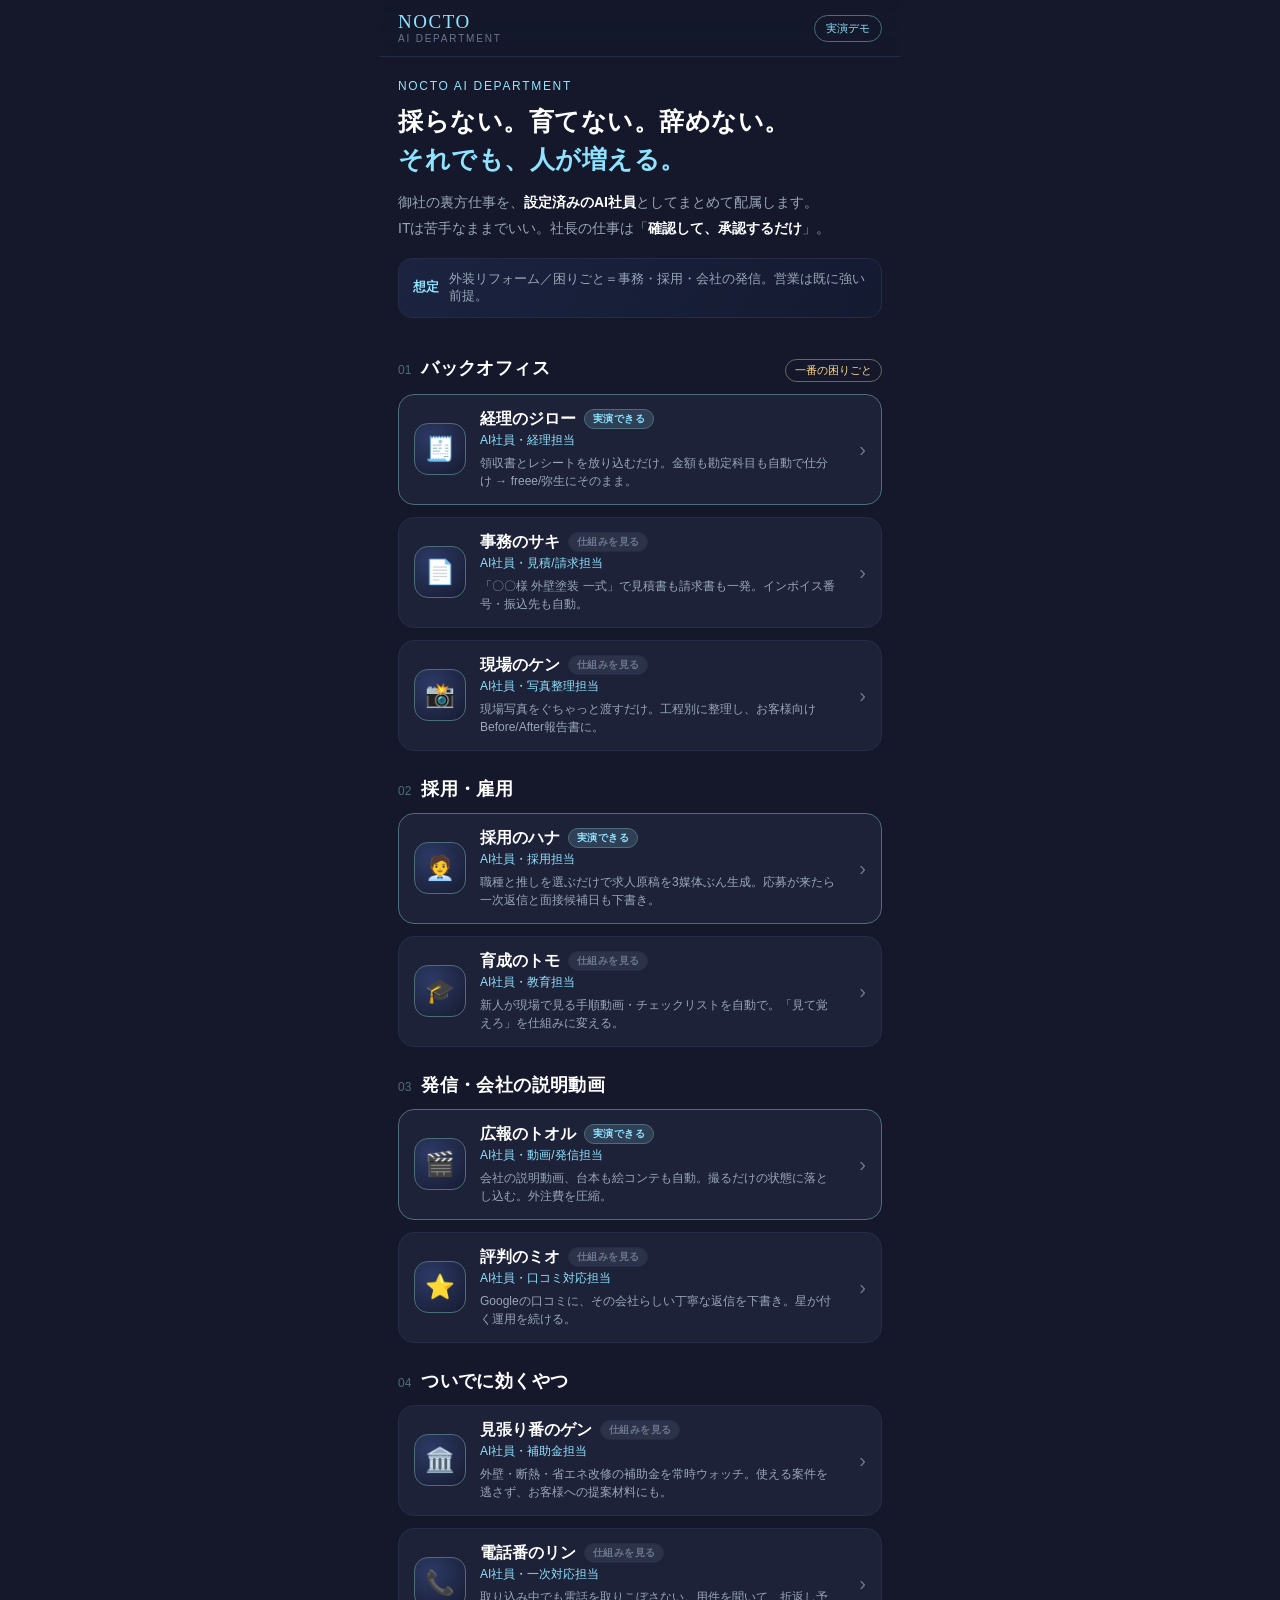
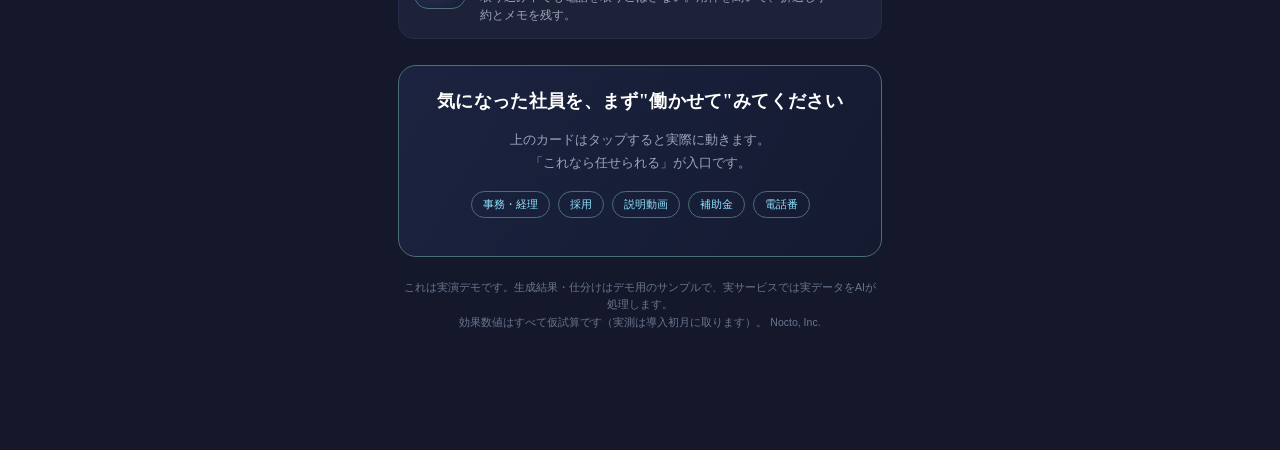
==== app/index.html @ deed7f4d "feat(app): 外装リフォーム会社向けスマホPWA(AI社員デパート)を追加 困りごと=バックオフィス/採用・雇用/説明動画に全振り(営業は非表示)。 ホーム画面追加でアプリ化・完全オフライン。" ====
<!DOCTYPE html>
<!--
  Nocto AI Department — スマホ用PWA（外装リフォーム会社 面談デモ）
  困りごと: バックオフィス / 採用・雇用 / 会社の説明動画。営業は前面に出さない。
  完全オフライン動作（Service Worker で precache）。ホーム画面に追加で「アプリ」になる。
-->
<html lang="ja">
<head>
<meta charset="UTF-8">
<meta name="viewport" content="width=device-width, initial-scale=1.0, viewport-fit=cover, maximum-scale=1.0">
<title>Nocto AI社員 | 外装リフォームのバックオフィスを丸ごと</title>
<meta name="description" content="採らない・育てない・辞めない。外装リフォームの事務・採用・説明動画を持つAI社員たち。">
<meta name="theme-color" content="#14182A">
<meta name="apple-mobile-web-app-capable" content="yes">
<meta name="apple-mobile-web-app-status-bar-style" content="black-translucent">
<meta name="apple-mobile-web-app-title" content="AI社員">
<meta name="mobile-web-app-capable" content="yes">
<link rel="manifest" href="./manifest.webmanifest">
<link rel="apple-touch-icon" href="./icons/apple-touch-icon.png">
<link rel="icon" type="image/png" href="./icons/icon-192.png">
<link rel="stylesheet" href="./styles.css">
</head>
<body>
<div id="shell">
  <header class="appbar" id="appbar">
    <button class="back" id="barBack" aria-label="戻る">‹</button>
    <div class="brand" id="barBrand">NOCTO<small>AI DEPARTMENT</small></div>
    <div class="barttl hidden" id="barTitle"></div>
    <div class="spacer"></div>
    <span class="chip">実演デモ</span>
  </header>

  <main id="view"><!-- rendered by app.js --></main>
</div>

<!-- install banner (Android/Chrome + iOS hint) -->
<div id="installbar">
  <div class="it"><b>アプリとして追加</b>できます（オフラインでも動く）</div>
  <button id="installBtn">追加</button>
  <button class="x" id="installX" aria-label="閉じる">×</button>
</div>

<!-- iOS install instructions -->
<div id="iosSheet">
  <div class="card">
    <h3>ホーム画面に追加する</h3>
    <ol>
      <li>下の<span class="share">⬆️</span>「共有」ボタンを押す</li>
      <li>「ホーム画面に追加」を選ぶ</li>
      <li>「追加」を押す → アプリのアイコンが並びます</li>
    </ol>
    <button id="iosClose">閉じる</button>
  </div>
</div>

<script>
  // 戻るボタン（appbar）は履歴を戻す
  document.getElementById('barBack').addEventListener('click', function(){
    if (location.hash && location.hash !== '#/') { location.hash = '#/'; }
    else { history.back(); }
  });
  // Service Worker 登録（オフライン化）
  if ('serviceWorker' in navigator) {
    window.addEventListener('load', function(){
      navigator.serviceWorker.register('./sw.js').catch(function(){ /* file:// では無効。無視 */ });
    });
  }
</script>
<script src="./app.js"></script>
</body>
</html>
---- app/styles.css ----
/* =========================================================
   Nocto AI Department — App Shell / Design System
   ダークHUD。既存の実演デモ(ai-shain-jitsuen.html)の色・思想を踏襲。
   スマホ縦持ち前提のアプリUI。
   ========================================================= */
:root{
  --navy:#14182A; --navy-light:#1D2238; --navy-lighter:#262C48;
  --panel:#0F1220;
  --cyan:#8FE3FF; --cyan-dim:#4B6E7A;
  --text:#EAF2F5; --text-dim:#9AA6B8; --text-faint:#6B7690;
  --ok:#8FFFC1; --warn:#FFD98F; --danger:#FF8F8F;
  --gold:#F5D08A;
  --shell-max:520px;
  --safe-top:env(safe-area-inset-top,0px);
  --safe-bottom:env(safe-area-inset-bottom,0px);
}
*{box-sizing:border-box; -webkit-tap-highlight-color:transparent;}
html,body{margin:0; padding:0;}
html{background:var(--navy);}
body{
  background:var(--navy); color:var(--text);
  font-family:-apple-system,"Hiragino Kaku Gothic ProN","Noto Sans JP",sans-serif;
  -webkit-font-smoothing:antialiased; min-height:100dvh;
  overscroll-behavior-y:none;
}
h1,h2,h3{font-family:"Hiragino Mincho ProN","Hiragino Mincho Pro","Noto Serif JP",serif; font-weight:600; letter-spacing:.02em; margin:0;}
.sans{font-family:-apple-system,"Hiragino Kaku Gothic ProN",sans-serif;}
button{font-family:inherit;}
a{color:inherit;}

/* ---- App shell ---- */
#shell{max-width:var(--shell-max); margin:0 auto; min-height:100dvh; position:relative; background:var(--navy); overflow:hidden;}
.appbar{
  position:sticky; top:0; z-index:40;
  display:flex; align-items:center; gap:12px;
  padding:calc(var(--safe-top) + 12px) 18px 12px;
  background:linear-gradient(180deg,rgba(20,24,42,.98),rgba(20,24,42,.86));
  backdrop-filter:blur(10px); border-bottom:1px solid var(--navy-lighter);
}
.appbar .back{
  width:38px; height:38px; flex-shrink:0; border-radius:11px; border:1px solid var(--navy-lighter);
  background:var(--navy-light); color:var(--cyan); display:none; align-items:center; justify-content:center;
  font-size:20px; cursor:pointer;
}
.appbar.hasback .back{display:flex;}
.appbar .brand{font-family:"Hiragino Mincho ProN",serif; font-size:19px; letter-spacing:.08em; color:var(--cyan); line-height:1;}
.appbar .brand small{display:block; font-size:10px; color:var(--text-faint); letter-spacing:.18em; margin-top:3px; font-family:-apple-system,sans-serif;}
.appbar .barttl{font-size:16px; color:#fff; font-family:-apple-system,sans-serif; font-weight:700; line-height:1.2;}
.appbar .spacer{margin-left:auto;}
.appbar .chip{font-size:11px; color:var(--cyan); border:1px solid var(--cyan-dim); border-radius:999px; padding:5px 11px; white-space:nowrap;}

#view{padding:0 0 108px; animation:fade .28s ease;}
@keyframes fade{from{opacity:0; transform:translateY(6px);}to{opacity:1; transform:none;}}
.pad{padding:0 18px;}

/* ---- Home hero ---- */
.hh{padding:22px 18px 8px;}
.hh .kicker{font-size:12px; color:var(--cyan); letter-spacing:.14em; margin-bottom:10px;}
.hh h1{font-size:25px; color:#fff; line-height:1.5;}
.hh h1 .em{color:var(--cyan);}
.hh .lead{font-size:14px; color:var(--text-dim); line-height:1.85; margin-top:12px;}
.hh .lead b{color:#fff;}
.forwho{
  display:flex; align-items:center; gap:10px; margin:16px 0 4px;
  background:linear-gradient(120deg,#1B2340,#141A30); border:1px solid var(--navy-lighter);
  border-radius:14px; padding:12px 14px; font-size:12.5px; color:var(--text-dim);
}
.forwho .t{color:var(--cyan); font-weight:700; white-space:nowrap;}

/* ---- Pain sections ---- */
.section{margin-top:26px;}
.section > .sh{display:flex; align-items:baseline; gap:10px; padding:0 18px; margin-bottom:12px;}
.section > .sh .n{font-size:12px; color:var(--cyan-dim); font-variant-numeric:tabular-nums;}
.section > .sh h2{font-size:18px; color:#fff;}
.section > .sh .tag{margin-left:auto; font-size:11px; color:var(--warn); border:1px solid rgba(255,217,143,.4); border-radius:999px; padding:3px 9px;}

/* ---- AI社員 card ---- */
.roster{display:flex; flex-direction:column; gap:12px; padding:0 18px;}
.emp{
  display:flex; align-items:center; gap:14px; text-align:left; width:100%;
  background:var(--navy-light); border:1px solid var(--navy-lighter); border-radius:16px;
  padding:14px 15px; cursor:pointer; transition:transform .12s, border-color .2s, background .2s;
}
.emp:active{transform:scale(.985); background:var(--navy-lighter);}
.emp.live{border-color:var(--cyan-dim);}
.emp .ava{
  width:52px; height:52px; flex-shrink:0; border-radius:14px;
  background:radial-gradient(circle at 32% 28%,#2D3A66,#161B30);
  border:1px solid var(--cyan-dim); display:flex; align-items:center; justify-content:center; color:var(--cyan);
  position:relative;
}
.emp .ava .em2{font-size:24px; line-height:1;}
.emp .body{min-width:0; flex:1;}
.emp .body .nm{font-size:15.5px; color:#fff; font-weight:700; display:flex; align-items:center; gap:8px;}
.emp .body .role{font-size:12px; color:var(--cyan); margin-top:2px;}
.emp .body .one{font-size:12px; color:var(--text-dim); margin-top:5px; line-height:1.5;}
.emp .go{margin-left:6px; color:var(--text-faint); font-size:20px; flex-shrink:0;}
.badge{font-size:10px; font-weight:700; padding:2px 8px; border-radius:999px; letter-spacing:.04em;}
.badge.demo{background:rgba(143,227,255,.15); color:var(--cyan); border:1px solid var(--cyan-dim);}
.badge.soon{background:rgba(154,166,184,.12); color:var(--text-faint); border:1px solid var(--navy-lighter);}

/* ---- generic stage/panel (demo views) ---- */
.stage{background:var(--navy-light); border:1px solid var(--navy-lighter); border-radius:18px; padding:20px 18px; margin:0 18px 16px;}
.stage h2{font-size:19px; color:#fff; margin-bottom:6px;}
.stage .sub{color:var(--text-dim); font-size:13px; line-height:1.75; margin-bottom:16px;}
.stage.hidden,.hidden{display:none !important;}

.workerhead{
  display:flex; align-items:center; gap:13px; margin:6px 18px 18px;
  background:linear-gradient(120deg,#1B2340,#141A30); border:1px solid var(--navy-lighter);
  border-radius:16px; padding:14px 16px;
}
.workerhead .ava{width:50px; height:50px; flex-shrink:0; border-radius:13px; background:radial-gradient(circle at 30% 30%,#2D3A66,#161B30); border:1px solid var(--cyan-dim); display:flex; align-items:center; justify-content:center; font-size:24px;}
.workerhead .nm{font-size:15px; color:#fff; font-weight:700;}
.workerhead .rl{font-size:12px; color:var(--cyan); margin-top:2px;}
.workerhead .dt{font-size:11.5px; color:var(--text-dim); margin-top:3px;}

/* brain / live log */
.brain{background:var(--panel); border:1px solid var(--navy-lighter); border-radius:14px; padding:15px 16px;}
.brain .bh{display:flex; align-items:center; gap:9px; font-size:11.5px; color:var(--text-dim); letter-spacing:.06em; margin-bottom:12px;}
.dotlive{width:9px; height:9px; border-radius:50%; background:var(--cyan); box-shadow:0 0 0 0 rgba(143,227,255,.6); animation:pulse 1.4s infinite;}
@keyframes pulse{0%{box-shadow:0 0 0 0 rgba(143,227,255,.5);}70%{box-shadow:0 0 0 8px rgba(143,227,255,0);}100%{box-shadow:0 0 0 0 rgba(143,227,255,0);}}
.steps{display:flex; flex-direction:column; gap:2px;}
.stp{display:flex; align-items:center; gap:11px; padding:9px 5px; border-radius:8px; opacity:.4; transition:opacity .3s, background .3s;}
.stp.active{opacity:1; background:rgba(143,227,255,.06);}
.stp.done{opacity:1;}
.stp .ic{width:26px; height:26px; border-radius:8px; flex-shrink:0; display:flex; align-items:center; justify-content:center; border:1px solid var(--navy-lighter); background:var(--navy-light); font-size:13px; color:var(--text-dim);}
.stp.done .ic{background:rgba(143,255,193,.15); border-color:rgba(143,255,193,.4); color:var(--ok);}
.stp.active .ic{background:rgba(143,227,255,.15); border-color:var(--cyan); color:var(--cyan);}
.stp .lbl{font-size:13.5px; color:var(--text);}
.stp .bar{height:4px; background:var(--navy-lighter); border-radius:3px; overflow:hidden; width:88px; margin-left:auto;}
.stp .bar > i{display:block; height:100%; width:0; background:var(--cyan); transition:width .2s;}
.livemsg{margin-top:11px; font-size:12px; color:var(--cyan); min-height:17px; line-height:1.5;}

/* chips / options */
.opts{display:flex; flex-wrap:wrap; gap:9px;}
.opt{font-size:13px; padding:11px 15px; min-height:46px; border-radius:11px; border:1px solid var(--navy-lighter); background:var(--panel); color:var(--text); cursor:pointer; display:flex; align-items:center; gap:7px; transition:.15s;}
.opt .oc{font-size:16px;}
.opt.sel{border-color:var(--cyan); background:#232B4A; color:var(--cyan);}
.opt:active{transform:scale(.97);}
.fieldlabel{font-size:12.5px; color:var(--text-dim); margin:16px 0 9px; display:flex; align-items:center; gap:7px;}
.fieldlabel .q{width:19px; height:19px; border-radius:50%; background:var(--cyan); color:#0B0E19; font-size:12px; font-weight:800; display:flex; align-items:center; justify-content:center; flex-shrink:0;}

/* result cards (generated content) */
.gen{background:var(--panel); border:1px solid var(--navy-lighter); border-radius:14px; padding:16px; margin-top:14px; animation:fade .3s;}
.gen .gt{font-size:11px; color:var(--cyan); letter-spacing:.08em; margin-bottom:9px; display:flex; align-items:center; gap:7px;}
.gen .gt .pill{margin-left:auto; font-size:10px; color:var(--text-faint); border:1px solid var(--navy-lighter); border-radius:999px; padding:2px 8px;}
.gen h4{font-size:15.5px; color:#fff; margin:0 0 6px; line-height:1.45; font-family:-apple-system,sans-serif; font-weight:700;}
.gen p{font-size:13px; color:var(--text-dim); line-height:1.8; margin:6px 0;}
.gen .kv{display:flex; gap:8px; font-size:12.5px; margin:5px 0; color:var(--text);}
.gen .kv .k{color:var(--text-faint); min-width:78px; flex-shrink:0;}
.gen .body-copy{font-size:13px; color:var(--text); line-height:1.9; white-space:pre-wrap;}
.divider{height:1px; background:var(--navy-lighter); margin:14px 0;}

/* storyboard scenes */
.scene{display:flex; gap:12px; padding:12px 0; border-top:1px solid var(--navy-lighter);}
.scene:first-child{border-top:none;}
.scene .frame{width:96px; height:64px; flex-shrink:0; border-radius:9px; border:1px solid var(--navy-lighter); background:linear-gradient(160deg,#243056,#141A30); position:relative; overflow:hidden; display:flex; align-items:center; justify-content:center; font-size:24px;}
.scene .frame .cut{position:absolute; top:5px; left:5px; font-size:9px; color:var(--cyan); background:rgba(5,7,15,.6); padding:1px 6px; border-radius:6px; font-weight:700;}
.scene .sbody{min-width:0; flex:1;}
.scene .sbody .cap{font-size:13px; color:#fff; font-weight:700; line-height:1.4;}
.scene .sbody .narr{font-size:12px; color:var(--text-dim); margin-top:4px; line-height:1.6;}
.scene .sbody .telop{font-size:11px; color:var(--gold); margin-top:5px;}

/* doc rows (経理) */
.docrow{display:flex; align-items:center; gap:11px; padding:11px 0; border-top:1px solid var(--navy-lighter);}
.docrow:first-child{border-top:none;}
.docrow .dic{width:40px; height:48px; flex-shrink:0; border-radius:7px; border:1px solid var(--navy-lighter); background:linear-gradient(160deg,#2A335A,#141A30); display:flex; align-items:center; justify-content:center; font-size:18px; position:relative;}
.docrow .dic .scan2{position:absolute; left:0; right:0; height:2px; top:0; background:linear-gradient(90deg,transparent,var(--cyan),transparent); opacity:0;}
.docrow.scanning .dic .scan2{opacity:1; animation:scan2 1s linear infinite;}
@keyframes scan2{0%{top:0;}100%{top:100%;}}
.docrow .dbody{flex:1; min-width:0;}
.docrow .dbody .dn{font-size:13.5px; color:var(--text); font-weight:600;}
.docrow .dbody .dm{font-size:11.5px; color:var(--text-faint); margin-top:2px;}
.docrow .damt{font-size:13px; color:#fff; font-variant-numeric:tabular-nums; white-space:nowrap;}
.docrow .dkind{font-size:10.5px; padding:2px 7px; border-radius:999px; white-space:nowrap;}
.dkind.hi{background:rgba(143,255,193,.15); color:var(--ok); border:1px solid rgba(143,255,193,.35);}
.dkind.lo{background:rgba(255,217,143,.15); color:var(--warn); border:1px solid rgba(255,217,143,.4);}
.docrow.pending .damt,.docrow.pending .dkind{opacity:0;}

/* review (要確認) */
.review{background:rgba(255,217,143,.06); border:1px solid rgba(255,217,143,.35); border-radius:12px; padding:15px; margin-top:14px;}
.review h3{color:var(--warn); font-size:14.5px; margin-bottom:4px; font-family:-apple-system,sans-serif;}
.review .rsub{font-size:12px; color:var(--text-dim); margin-bottom:12px; line-height:1.6;}
.review-item{padding:11px 0; border-top:1px solid var(--navy-lighter);}
.review-item .rq{font-size:13px; color:var(--text); margin-bottom:8px;}
.review-item .rq b{color:var(--warn);}
.review-item.resolved{opacity:.5;}

/* impact cells */
.impact{display:grid; grid-template-columns:1fr 1fr 1fr; gap:10px; margin:4px 0 8px;}
.impact .cell{background:linear-gradient(160deg,#1B2340,#0F1220); border:1px solid var(--cyan-dim); border-radius:13px; padding:15px 8px; text-align:center;}
.impact .cell .lab{font-size:10.5px; color:var(--text-dim); margin-bottom:7px; line-height:1.4;}
.impact .cell .val{font-size:24px; color:var(--cyan); font-weight:800; line-height:1;}
.impact .cell .val small{font-size:12px; margin-left:2px; font-weight:700;}
.impact .cell.human .val{color:var(--danger);}
.impact .cell.you .val{color:var(--ok);}

/* buttons */
.btn{border:none; border-radius:13px; font-size:16px; font-weight:700; font-family:-apple-system,sans-serif; cursor:pointer; min-height:56px; padding:0 22px; transition:transform .1s, background .2s;}
.btn:active{transform:scale(.98);}
.btn-primary{background:var(--cyan); color:#0B0E19;}
.btn-primary:active{background:#6FCBEA;}
.btn-ghost{background:transparent; border:1px solid var(--cyan); color:var(--cyan);}
.btn-block{width:100%;}
.btn[disabled]{opacity:.5;}
.center{text-align:center;}
.mt12{margin-top:12px;} .mt16{margin-top:16px;} .mt20{margin-top:20px;}
.footnote{font-size:11px; color:var(--text-faint); text-align:center; margin:18px 18px 0; line-height:1.7;}

/* CTA */
.cta{background:linear-gradient(120deg,#1B2340,#141A30); border:1px solid var(--cyan-dim); border-radius:18px; padding:22px 18px; margin:0 18px; text-align:center;}
.cta h2{color:#fff; font-size:18px; margin-bottom:8px; line-height:1.5;}
.cta p{color:var(--text-dim); font-size:13px; line-height:1.8; margin-bottom:16px;}
.cta .roles{display:flex; gap:8px; justify-content:center; flex-wrap:wrap; margin-bottom:16px;}
.cta .roles span{font-size:11px; color:var(--cyan); border:1px solid var(--cyan-dim); border-radius:999px; padding:5px 11px;}

/* install banner */
#installbar{
  position:fixed; left:0; right:0; bottom:0; z-index:60;
  max-width:var(--shell-max); margin:0 auto;
  padding:12px 16px calc(12px + var(--safe-bottom));
  background:linear-gradient(180deg,rgba(20,24,42,.6),var(--navy) 40%);
  display:none; align-items:center; gap:12px;
}
#installbar.show{display:flex;}
#installbar .it{flex:1; font-size:12px; color:var(--text-dim); line-height:1.5;}
#installbar .it b{color:#fff;}
#installbar button{min-height:44px; padding:0 16px; font-size:14px; border-radius:11px; border:none; background:var(--cyan); color:#0B0E19; font-weight:700;}
#installbar .x{background:transparent; color:var(--text-faint); border:none; font-size:20px; padding:0 4px; min-height:auto;}

/* iOS install sheet */
#iosSheet{position:fixed; inset:0; z-index:80; background:rgba(5,7,15,.7); display:none; align-items:flex-end; justify-content:center;}
#iosSheet.show{display:flex;}
#iosSheet .card{max-width:var(--shell-max); width:100%; background:var(--navy-light); border-top:1px solid var(--cyan-dim); border-radius:20px 20px 0 0; padding:22px 20px calc(28px + var(--safe-bottom));}
#iosSheet h3{color:#fff; font-size:17px; margin-bottom:14px; font-family:-apple-system,sans-serif;}
#iosSheet ol{margin:0; padding-left:20px; color:var(--text-dim); font-size:13.5px; line-height:2;}
#iosSheet .share{display:inline-flex; width:22px; height:22px; vertical-align:middle; align-items:center; justify-content:center; color:var(--cyan);}
#iosSheet button{margin-top:18px; width:100%; min-height:50px; border-radius:12px; border:1px solid var(--navy-lighter); background:transparent; color:var(--text-dim); font-size:14px;}

.disclaimer{font-size:10.5px; color:var(--text-faint); text-align:center; padding:22px 24px 10px; line-height:1.7;}
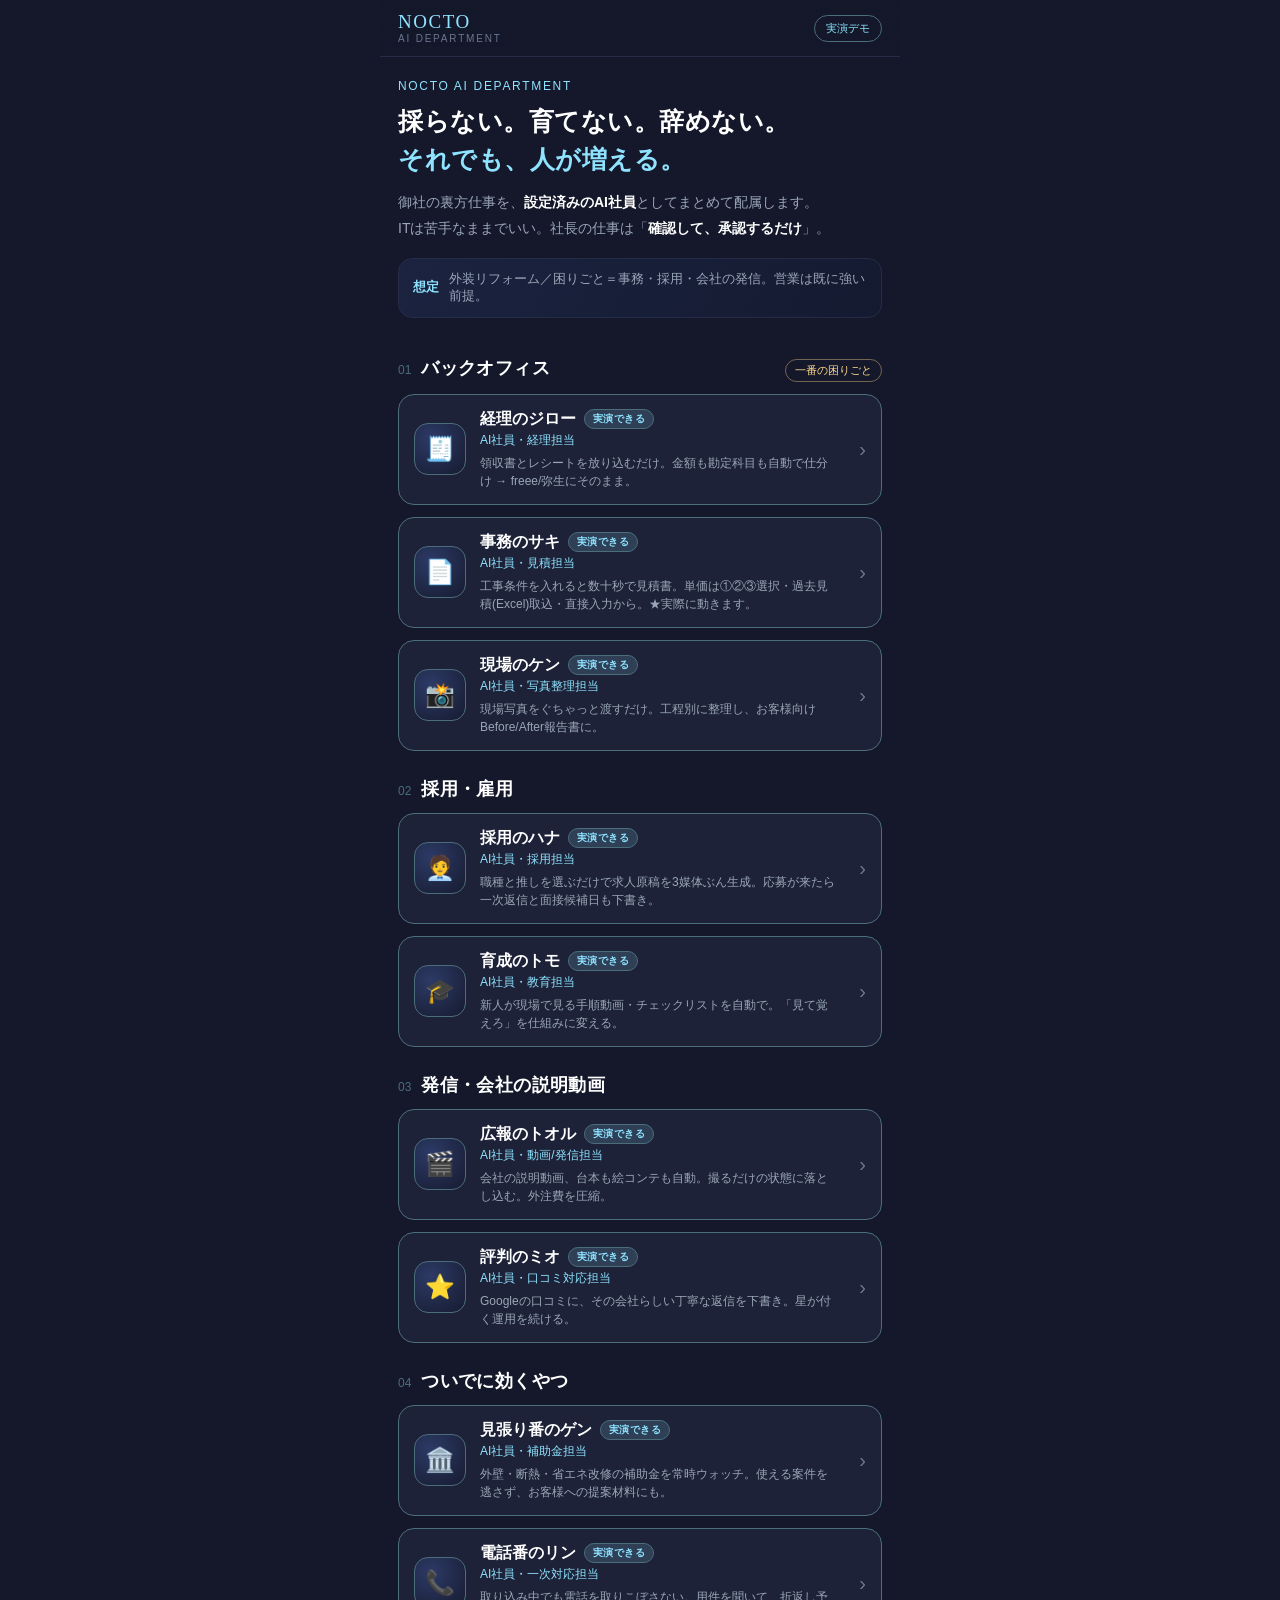
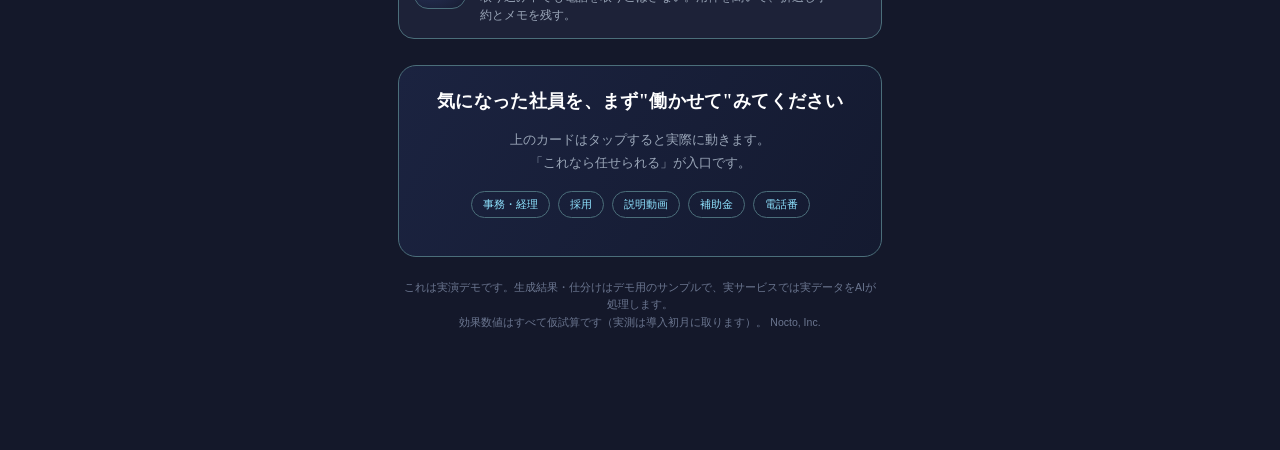
==== commit 89288437: "feat(app): 事務のサキに見積の実エンジンを統合(演出→本物) 全部入りデモ(9社員)の事務のサキを、演出スタブから実見積エンジンに差し替え。 quote-mvpのロジックを自己完結モジュール" ====
--- a/app/index.html
+++ b/app/index.html
@@ -66,6 +66,9 @@
     });
   }
 </script>
+<script src="./data/tanka.js"></script>
+<script src="./data/minixlsx.js"></script>
+<script src="./quote.js"></script>
 <script src="./app.js"></script>
 </body>
 </html>
--- a/app/styles.css
+++ b/app/styles.css
@@ -239,3 +239,97 @@
 #iosSheet button{margin-top:18px; width:100%; min-height:50px; border-radius:12px; border:1px solid var(--navy-lighter); background:transparent; color:var(--text-dim); font-size:14px;}
 
 .disclaimer{font-size:10.5px; color:var(--text-faint); text-align:center; padding:22px 24px 10px; line-height:1.7;}
+
+   見積MVP 追加スタイル
+   ========================================================= */
+.qscr{animation:fade .28s ease;}
+.sub2{font-size:12px; color:var(--text-dim); font-family:-apple-system,sans-serif; font-weight:400;}
+
+/* フォーム */
+.fld{
+  width:100%; min-height:50px; border-radius:12px; border:1px solid var(--navy-lighter);
+  background:var(--panel); color:var(--text); font-size:16px; padding:0 14px; font-family:inherit;
+}
+.fld:focus{outline:none; border-color:var(--cyan);}
+select.fld{appearance:none; -webkit-appearance:none; background-image:linear-gradient(45deg,transparent 50%,var(--cyan) 50%),linear-gradient(135deg,var(--cyan) 50%,transparent 50%); background-position:calc(100% - 18px) 22px,calc(100% - 12px) 22px; background-size:6px 6px,6px 6px; background-repeat:no-repeat;}
+.minilabel{font-size:11.5px; color:var(--text-dim); margin-bottom:6px;}
+.row2{display:grid; grid-template-columns:1fr 1fr; gap:10px;}
+.subfields{margin-top:12px;}
+.unitfield{position:relative; display:flex; align-items:center;}
+.unitfield .fld{padding-right:38px;}
+.unitfield span{position:absolute; right:14px; font-size:13px; color:var(--text-dim);}
+.checks{display:flex; flex-wrap:wrap; gap:10px;}
+.chk{display:flex; align-items:center; gap:9px; font-size:14px; color:var(--text); padding:11px 15px; border:1px solid var(--navy-lighter); border-radius:11px; background:var(--panel); cursor:pointer;}
+.chk input{width:20px; height:20px; accent-color:var(--cyan);}
+.filebtn{display:flex; align-items:center; justify-content:center; gap:8px; cursor:pointer;}
+.hint{font-size:11.5px; color:var(--text-faint); margin-top:8px; line-height:1.6;}
+
+/* 取込パネル */
+.ingest{margin-top:12px; background:var(--panel); border:1px solid var(--navy-lighter); border-radius:12px; padding:14px;}
+.ing-head{font-size:13px; color:#fff; font-weight:700; margin-bottom:8px;}
+.ing-head.ok{color:var(--ok);}
+.ing-log{font-size:11px; color:var(--text-faint); line-height:1.7; margin-bottom:10px;}
+.ing-sub{font-size:12px; color:var(--text-dim); margin-bottom:10px; line-height:1.6;}
+.ing-err{font-size:12px; color:var(--warn); line-height:1.7;}
+.ing-row{display:flex; align-items:center; gap:9px; padding:9px 0; border-top:1px solid var(--navy-lighter); font-size:13px;}
+.ing-row input{width:19px; height:19px; accent-color:var(--cyan); flex-shrink:0;}
+.ing-k{color:var(--cyan); font-weight:700; min-width:64px;}
+.ing-raw{color:var(--text-dim); font-size:11.5px; flex:1; min-width:0; overflow:hidden; text-overflow:ellipsis; white-space:nowrap;}
+.ing-p{color:#fff; font-variant-numeric:tabular-nums;}
+
+/* 実況ログ */
+.logsteps{display:flex; flex-direction:column; gap:7px; margin-bottom:8px;}
+.logline{font-size:13px; color:var(--text); line-height:1.6; opacity:0; transform:translateY(6px); transition:opacity .25s, transform .25s; padding:2px 0;}
+.logline.in{opacity:1; transform:none;}
+.logline b{color:#fff;}
+.src{font-size:10px; font-weight:700; padding:1px 7px; border-radius:999px; white-space:nowrap;}
+.src.mini{font-size:9px; padding:1px 5px;}
+.src-std{background:rgba(154,166,184,.14); color:var(--text-dim); border:1px solid var(--navy-lighter);}
+.src-learn{background:rgba(143,227,255,.16); color:var(--cyan); border:1px solid var(--cyan-dim);}
+
+/* 見積書 */
+.quote-doc{background:#fff; color:#1a1f2e; border-radius:14px; padding:18px 16px; font-family:-apple-system,"Hiragino Kaku Gothic ProN",sans-serif;}
+.quote-head{display:flex; align-items:flex-end; justify-content:space-between; border-bottom:2px solid #1a1f2e; padding-bottom:10px; margin-bottom:12px;}
+.qh-title{font-size:22px; font-weight:800; letter-spacing:.12em;}
+.qh-cust{font-size:15px; font-weight:700;}
+.quote-table{width:100%; border-collapse:collapse; font-size:12.5px;}
+.quote-table th{text-align:left; color:#5b6472; font-weight:600; border-bottom:1px solid #d5dae3; padding:6px 4px; font-size:11px;}
+.quote-table td{padding:8px 4px; border-bottom:1px solid #eef1f5; vertical-align:top; line-height:1.4;}
+.quote-table .num{text-align:right; white-space:nowrap; font-variant-numeric:tabular-nums;}
+.quote-table .src-learn{background:rgba(30,120,180,.12); color:#1673a8; border-color:#9cc7e0;}
+.quote-sum{margin-top:12px; margin-left:auto; width:min(260px,100%);}
+.quote-sum > div{display:flex; justify-content:space-between; font-size:13px; padding:5px 4px; color:#3a4152;}
+.quote-sum .warn{color:#b8791f;}
+.quote-sum .grand{border-top:2px solid #1a1f2e; margin-top:4px; padding-top:9px; font-size:17px; font-weight:800; color:#0e1420;}
+.quote-note{font-size:10.5px; color:#7a8290; margin-top:14px; line-height:1.7; border-top:1px solid #eef1f5; padding-top:10px;}
+
+/* 単価パターン（①②③） */
+.presets{display:flex; flex-direction:column; gap:8px; margin-top:4px;}
+.preset-card{
+  display:flex; flex-direction:column; gap:3px; text-align:left; width:100%;
+  background:var(--panel); border:1px solid var(--navy-lighter); border-radius:12px;
+  padding:12px 14px; cursor:pointer; transition:.15s;
+}
+.preset-card:active{transform:scale(.99);}
+.preset-card.sel{border-color:var(--cyan); background:#232B4A;}
+.preset-card .pl{font-size:14.5px; color:#fff; font-weight:700;}
+.preset-card.sel .pl{color:var(--cyan);}
+.preset-card .pd{font-size:11.5px; color:var(--text-dim);}
+.preset-card .pk{font-size:11px; color:var(--text-faint); margin-top:2px; font-variant-numeric:tabular-nums;}
+
+/* 単価表（編集可） */
+.tanka-table{margin-top:12px; background:var(--panel); border:1px solid var(--navy-lighter); border-radius:12px; overflow:hidden;}
+.trow{display:flex; align-items:center; justify-content:space-between; gap:10px; padding:9px 14px; border-top:1px solid var(--navy-lighter);}
+.trow:first-child{border-top:none;}
+.tlabel{font-size:13.5px; color:var(--text);}
+.tinput{display:flex; align-items:center; gap:6px;}
+.tinput input{
+  width:96px; min-height:40px; text-align:right; border-radius:9px; border:1px solid var(--navy-lighter);
+  background:var(--navy-light); color:var(--cyan); font-size:15px; padding:0 10px; font-family:inherit;
+  font-variant-numeric:tabular-nums;
+}
+.tinput input:focus{outline:none; border-color:var(--cyan);}
+.tinput input::placeholder{color:var(--text-faint); font-weight:400;}
+.tunit{font-size:11px; color:var(--text-faint); white-space:nowrap; min-width:34px;}
+
+.linkbtn{display:block; margin:10px auto 0; background:none; border:none; color:var(--text-dim); font-size:12.5px; text-decoration:underline; cursor:pointer; padding:6px;}
